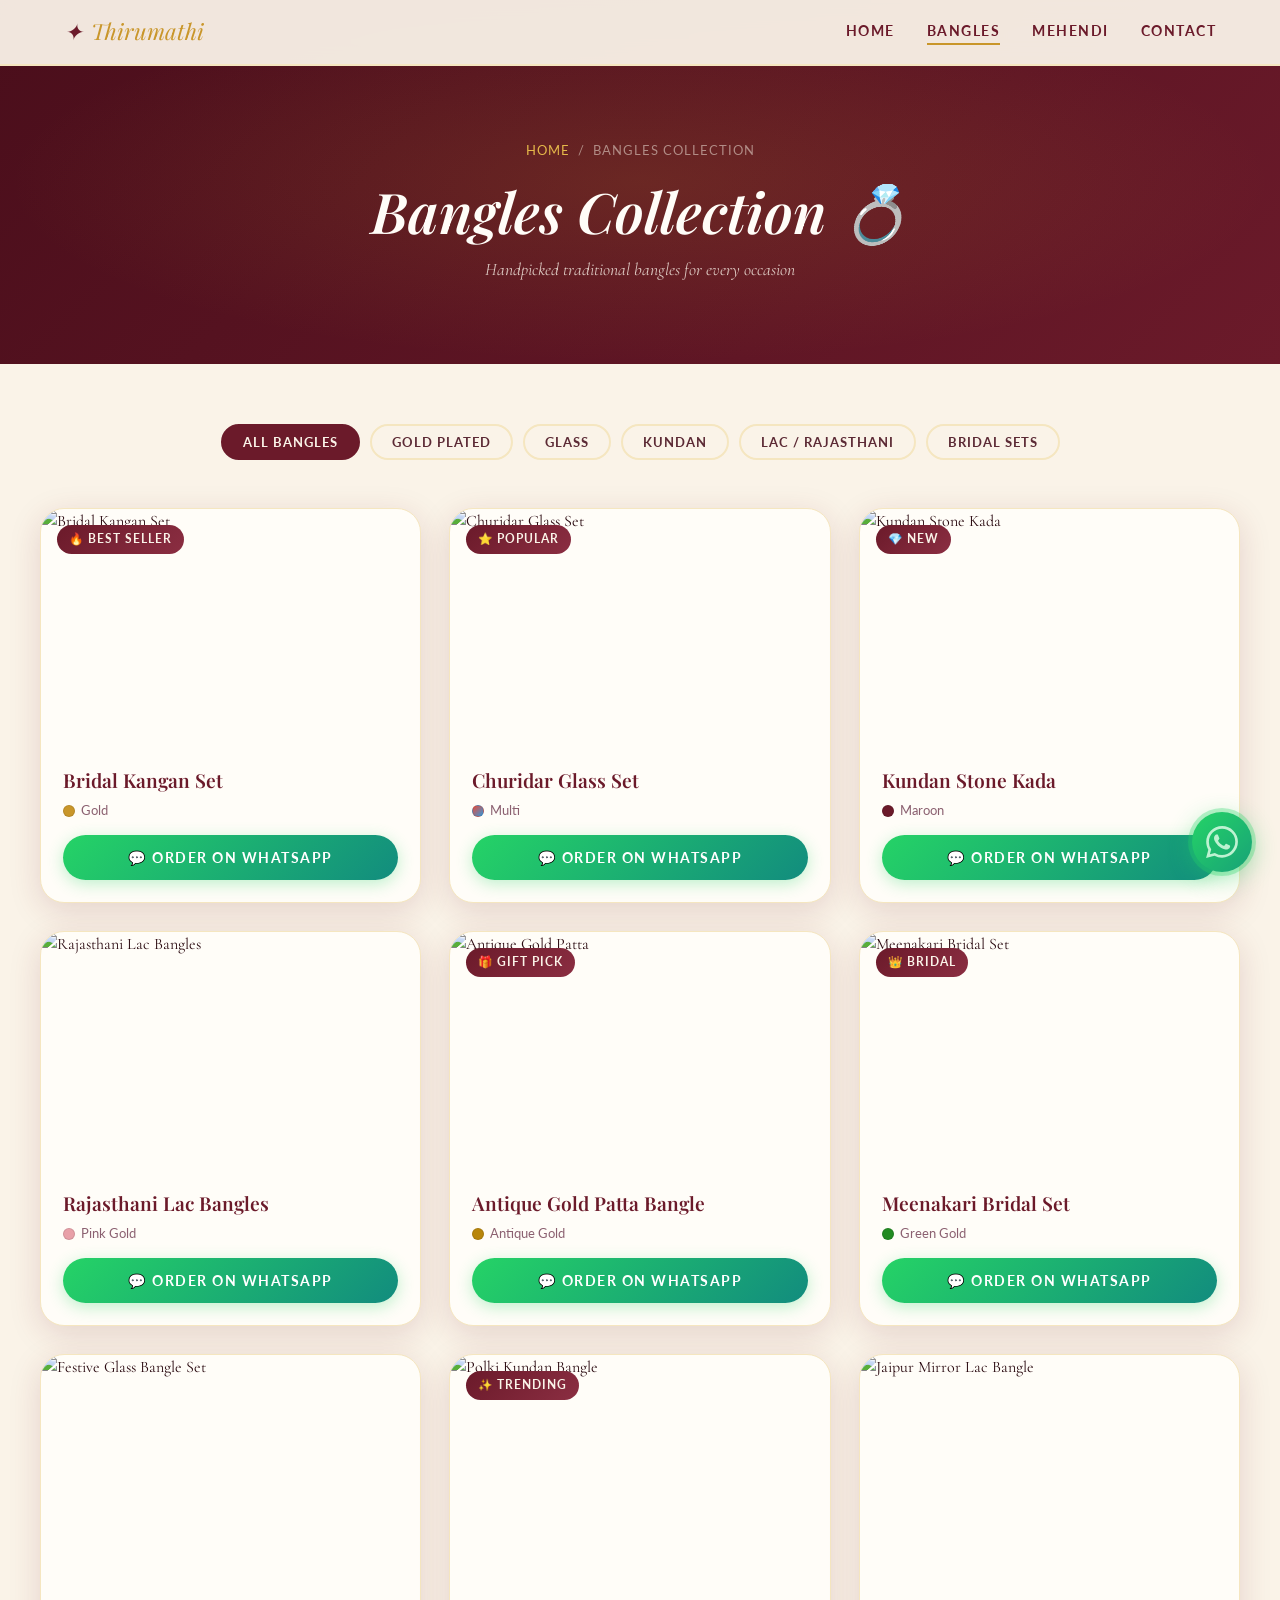
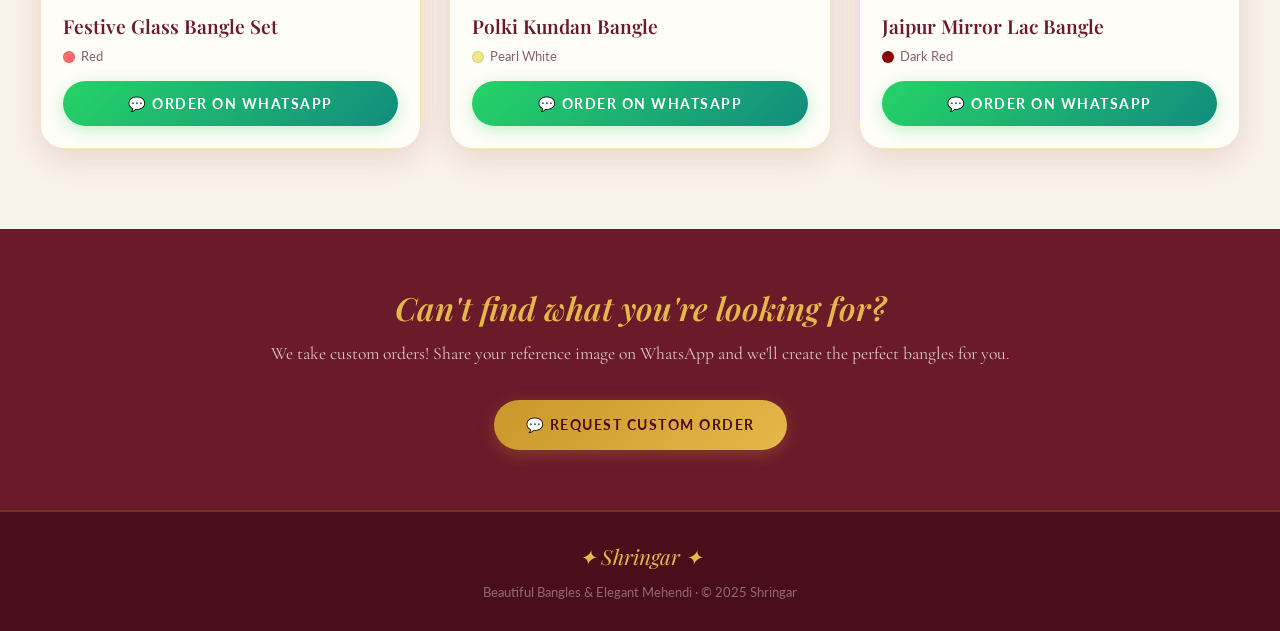
==== bangles.html @ c87ecd74 "Add files via upload" ====
<!DOCTYPE html>
<html lang="en">
<head>
  <meta charset="UTF-8" />
  <meta name="viewport" content="width=device-width, initial-scale=1.0" />
  <meta name="description" content="Thirumathi Bangles Collection — Traditional Indian bangles in gold, silver, glass and lac designs for weddings and festivals." />
  <title>Bangles Collection — Thirumathi</title>
  <link rel="stylesheet" href="style.css" />
  <link rel="icon" href="data:image/svg+xml,<svg xmlns='http://www.w3.org/2000/svg' viewBox='0 0 100 100'><text y='.9em' font-size='90'>💍</text></svg>" />
</head>
<body>

<!-- ===== NAVBAR ===== -->
<nav class="navbar" id="navbar">
  <div class="nav-container">
    <a href="index.html" class="nav-logo">✦ <span>Thirumathi</span></a>
    <ul class="nav-links">
      <li><a href="index.html">Home</a></li>
      <li><a href="bangles.html" class="active">Bangles</a></li>
      <li><a href="mehendi.html">Mehendi</a></li>
      <li><a href="index.html#contact">Contact</a></li>
    </ul>
    <div class="hamburger" id="hamburger">
      <span></span><span></span><span></span>
    </div>
  </div>
</nav>

<div class="mobile-nav" id="mobileNav">
  <button class="mobile-nav-close" id="mobileNavClose">✕</button>
  <a href="index.html">Home</a>
  <a href="bangles.html">Bangles Collection</a>
  <a href="mehendi.html">Mehendi Designs</a>
  <a href="index.html#contact">Contact Us</a>
</div>
<div class="nav-overlay" id="navOverlay"></div>

<!-- ===== PAGE HERO ===== -->
<div class="page-hero">
  <div class="breadcrumb"><a href="index.html">Home</a> &nbsp;/&nbsp; Bangles Collection</div>
  <h1>Bangles Collection 💍</h1>
  <p>Handpicked traditional bangles for every occasion</p>
</div>

<!-- ===== COLLECTION ===== -->
<section style="background: var(--cream); padding: 60px 24px 80px;">
  <div class="container">

    <!-- Filter Bar -->
    <div class="filter-bar">
      <button class="filter-btn active" data-filter="all">All Bangles</button>
      <button class="filter-btn" data-filter="gold">Gold Plated</button>
      <button class="filter-btn" data-filter="glass">Glass</button>
      <button class="filter-btn" data-filter="kundan">Kundan</button>
      <button class="filter-btn" data-filter="lac">Lac / Rajasthani</button>
      <button class="filter-btn" data-filter="bridal">Bridal Sets</button>
    </div>

    <!-- Products Grid -->
    <div class="products-grid">

      <!-- Product 1 -->
      <div class="product-card fade-in" data-category="bridal">
        <div class="product-card-img-wrap">
          <span class="product-card-badge">🔥 Best Seller</span>
          <img src="images/bangle7.jpeg" alt="Bridal Kangan Set" class="product-card-img" loading="lazy" />
        </div>
        <div class="product-card-body">
          <h3 class="product-card-name">Bridal Kangan Set</h3>
          <div class="product-card-meta">
            <span class="product-card-color">
              <span class="color-dot" style="background:#C9962A;"></span> Gold
            </span>
          </div>
          <button class="btn btn-whatsapp" style="width:100%; justify-content:center;" onclick="orderOnWhatsApp('Bridal Kangan Set')">
            💬 Order on WhatsApp
          </button>
        </div>
      </div>

      <!-- Product 2 -->
      <div class="product-card fade-in" data-category="glass">
        <div class="product-card-img-wrap">
          <span class="product-card-badge">⭐ Popular</span>
          <img src="images/bangle8.jpeg" alt="Churidar Glass Set" class="product-card-img" loading="lazy" />
        </div>
        <div class="product-card-body">
          <h3 class="product-card-name">Churidar Glass Set</h3>
          <div class="product-card-meta">
            <span class="product-card-color">
              <span class="color-dot" style="background: linear-gradient(135deg, #e74c3c, #3498db);"></span> Multi
            </span>
          </div>
          <button class="btn btn-whatsapp" style="width:100%; justify-content:center;" onclick="orderOnWhatsApp('Churidar Glass Set')">
            💬 Order on WhatsApp
          </button>
        </div>
      </div>

      <!-- Product 3 -->
      <div class="product-card fade-in" data-category="kundan">
        <div class="product-card-img-wrap">
          <span class="product-card-badge">💎 New</span>
          <img src="images/bangle9.jpeg" alt="Kundan Stone Kada" class="product-card-img" loading="lazy" />
        </div>
        <div class="product-card-body">
          <h3 class="product-card-name">Kundan Stone Kada</h3>
          <div class="product-card-meta">
            <span class="product-card-color">
              <span class="color-dot" style="background:#6B1A2A;"></span> Maroon
            </span>
          </div>
          <button class="btn btn-whatsapp" style="width:100%; justify-content:center;" onclick="orderOnWhatsApp('Kundan Stone Kada')">
            💬 Order on WhatsApp
          </button>
        </div>
      </div>

      <!-- Product 4 -->
      <div class="product-card fade-in" data-category="lac">
        <div class="product-card-img-wrap">
          <img src="images/bangle10.jpeg" alt="Rajasthani Lac Bangles" class="product-card-img" loading="lazy" />
        </div>
        <div class="product-card-body">
          <h3 class="product-card-name">Rajasthani Lac Bangles</h3>
          <div class="product-card-meta">
            <span class="product-card-color">
              <span class="color-dot" style="background:#E8A0A8;"></span> Pink Gold
            </span>
          </div>
          <button class="btn btn-whatsapp" style="width:100%; justify-content:center;" onclick="orderOnWhatsApp('Rajasthani Lac Bangles')">
            💬 Order on WhatsApp
          </button>
        </div>
      </div>

      <!-- Product 5 -->
      <div class="product-card fade-in" data-category="gold">
        <div class="product-card-img-wrap">
          <span class="product-card-badge">🎁 Gift Pick</span>
          <img src="images/bangle11.jpeg" alt="Antique Gold Patta" class="product-card-img" loading="lazy" />
        </div>
        <div class="product-card-body">
          <h3 class="product-card-name">Antique Gold Patta Bangle</h3>
          <div class="product-card-meta">
            <span class="product-card-color">
              <span class="color-dot" style="background:#B8860B;"></span> Antique Gold
            </span>
          </div>
          <button class="btn btn-whatsapp" style="width:100%; justify-content:center;" onclick="orderOnWhatsApp('Antique Gold Patta Bangle')">
            💬 Order on WhatsApp
          </button>
        </div>
      </div>

      <!-- Product 6 -->
      <div class="product-card fade-in" data-category="bridal">
        <div class="product-card-img-wrap">
          <span class="product-card-badge">👑 Bridal</span>
          <img src="images/bangle12.jpeg" alt="Meenakari Bridal Set" class="product-card-img" loading="lazy" />
        </div>
        <div class="product-card-body">
          <h3 class="product-card-name">Meenakari Bridal Set</h3>
          <div class="product-card-meta">
            <span class="product-card-color">
              <span class="color-dot" style="background:#228B22;"></span> Green Gold
            </span>
          </div>
          <button class="btn btn-whatsapp" style="width:100%; justify-content:center;" onclick="orderOnWhatsApp('Meenakari Bridal Set')">
            💬 Order on WhatsApp
          </button>
        </div>
      </div>

      <!-- Product 7 -->
      <div class="product-card fade-in" data-category="glass">
        <div class="product-card-img-wrap">
          <img src="images/bangle13.jpeg" alt="Festive Glass Bangle Set" class="product-card-img" loading="lazy" />
        </div>
        <div class="product-card-body">
          <h3 class="product-card-name">Festive Glass Bangle Set</h3>
          <div class="product-card-meta">
            <span class="product-card-color">
              <span class="color-dot" style="background:#FF6B6B;"></span> Red
            </span>
          </div>
          <button class="btn btn-whatsapp" style="width:100%; justify-content:center;" onclick="orderOnWhatsApp('Festive Glass Bangle Set')">
            💬 Order on WhatsApp
          </button>
        </div>
      </div>

      <!-- Product 8 -->
      <div class="product-card fade-in" data-category="kundan">
        <div class="product-card-img-wrap">
          <span class="product-card-badge">✨ Trending</span>
          <img src="images/bangle14.jpeg" alt="Polki Kundan Bangle" class="product-card-img" loading="lazy" />
        </div>
        <div class="product-card-body">
          <h3 class="product-card-name">Polki Kundan Bangle</h3>
          <div class="product-card-meta">
            <span class="product-card-color">
              <span class="color-dot" style="background:#F0E68C;"></span> Pearl White
            </span>
          </div>
          <button class="btn btn-whatsapp" style="width:100%; justify-content:center;" onclick="orderOnWhatsApp('Polki Kundan Bangle')">
            💬 Order on WhatsApp
          </button>
        </div>
      </div>

      <!-- Product 9 -->
      <div class="product-card fade-in" data-category="lac">
        <div class="product-card-img-wrap">
          <img src="images/bangle15.jpeg" alt="Jaipur Mirror Lac Bangle" class="product-card-img" loading="lazy" />
        </div>
        <div class="product-card-body">
          <h3 class="product-card-name">Jaipur Mirror Lac Bangle</h3>
          <div class="product-card-meta">
            <span class="product-card-color">
              <span class="color-dot" style="background:#8B0000;"></span> Dark Red
            </span>
          </div>
          <button class="btn btn-whatsapp" style="width:100%; justify-content:center;" onclick="orderOnWhatsApp('Jaipur Mirror Lac Bangle')">
            💬 Order on WhatsApp
          </button>
        </div>
      </div>

    </div>
  </div>
</section>

<!-- ===== CTA ===== -->
<section style="background: var(--maroon); padding: 60px 24px; text-align: center;">
  <div class="container">
    <h2 style="font-family: var(--font-display); color: var(--gold-light); font-size: clamp(1.5rem, 3vw, 2rem); font-style: italic; margin-bottom: 12px;">
      Can't find what you're looking for?
    </h2>
    <p style="color: rgba(250,243,232,0.8); margin-bottom: 32px; font-size: 1.1rem;">
      We take custom orders! Share your reference image on WhatsApp and we'll create the perfect bangles for you.
    </p>
    <a href="https://wa.me/919876543210?text=Hello!%20I%20have%20a%20custom%20bangle%20request.%20Can%20you%20help?" target="_blank" class="btn btn-gold">
      💬 Request Custom Order
    </a>
  </div>
</section>

<!-- ===== FOOTER ===== -->
<footer>
  <div class="footer-logo">✦ Shringar ✦</div>
  <p class="footer-text">Beautiful Bangles &amp; Elegant Mehendi · © 2025 Shringar</p>
</footer>

<a href="https://wa.me/919876543210?text=Hello!%20I%20visited%20Shringar%20and%20want%20to%20enquire." target="_blank" class="floating-whatsapp" aria-label="Chat on WhatsApp">
  <div class="floating-whatsapp-pulse"></div>
  <svg viewBox="0 0 24 24" xmlns="http://www.w3.org/2000/svg">
    <path d="M17.472 14.382c-.297-.149-1.758-.867-2.03-.967-.273-.099-.471-.148-.67.15-.197.297-.767.966-.94 1.164-.173.199-.347.223-.644.075-.297-.15-1.255-.463-2.39-1.475-.883-.788-1.48-1.761-1.653-2.059-.173-.297-.018-.458.13-.606.134-.133.298-.347.446-.52.149-.174.198-.298.298-.497.099-.198.05-.371-.025-.52-.075-.149-.669-1.612-.916-2.207-.242-.579-.487-.5-.669-.51-.173-.008-.371-.01-.57-.01-.198 0-.52.074-.792.372-.272.297-1.04 1.016-1.04 2.479 0 1.462 1.065 2.875 1.213 3.074.149.198 2.096 3.2 5.077 4.487.709.306 1.262.489 1.694.625.712.227 1.36.195 1.871.118.571-.085 1.758-.719 2.006-1.413.248-.694.248-1.289.173-1.413-.074-.124-.272-.198-.57-.347m-5.421 7.403h-.004a9.87 9.87 0 01-5.031-1.378l-.361-.214-3.741.982.998-3.648-.235-.374a9.86 9.86 0 01-1.51-5.26c.001-5.45 4.436-9.884 9.888-9.884 2.64 0 5.122 1.03 6.988 2.898a9.825 9.825 0 012.893 6.994c-.003 5.45-4.437 9.884-9.885 9.884m8.413-18.297A11.815 11.815 0 0012.05 0C5.495 0 .16 5.335.157 11.892c0 2.096.547 4.142 1.588 5.945L.057 24l6.305-1.654a11.882 11.882 0 005.683 1.448h.005c6.554 0 11.89-5.335 11.893-11.893a11.821 11.821 0 00-3.48-8.413z"/>
  </svg>
</a>

<script src="script.js"></script>
</body>
</html>
---- style.css ----
/* ===== IMPORTS ===== */
@import url('https://fonts.googleapis.com/css2?family=Playfair+Display:ital,wght@0,400;0,600;0,700;1,400&family=Cormorant+Garamond:ital,wght@0,300;0,400;0,600;1,300;1,400&family=Lato:wght@300;400;700&display=swap');

/* ===== CSS VARIABLES ===== */
:root {
  --maroon: #6B1A2A;
  --maroon-dark: #4A0E1B;
  --maroon-light: #8B2E42;
  --gold: #C9962A;
  --gold-light: #E5B84A;
  --gold-pale: #F5E6C0;
  --pink: #E8A0A8;
  --pink-light: #F5C8CE;
  --cream: #FAF3E8;
  --cream-dark: #F0E4CC;
  --white: #FFFDF8;
  --text-dark: #2A0A10;
  --text-mid: #5C2A35;
  --text-light: #8B6070;

  --shadow-soft: 0 4px 20px rgba(107, 26, 42, 0.12);
  --shadow-card: 0 8px 32px rgba(107, 26, 42, 0.15);
  --shadow-hover: 0 16px 48px rgba(107, 26, 42, 0.25);

  --radius-sm: 8px;
  --radius-md: 16px;
  --radius-lg: 24px;
  --radius-xl: 40px;

  --font-display: 'Playfair Display', serif;
  --font-body: 'Cormorant Garamond', serif;
  --font-ui: 'Lato', sans-serif;

  --transition: all 0.3s cubic-bezier(0.4, 0, 0.2, 1);
}

/* ===== RESET & BASE ===== */
*, *::before, *::after { box-sizing: border-box; margin: 0; padding: 0; }

html { scroll-behavior: smooth; font-size: 16px; }

body {
  font-family: var(--font-body);
  background-color: var(--cream);
  color: var(--text-dark);
  line-height: 1.6;
  overflow-x: hidden;
}

img { max-width: 100%; height: auto; display: block; }
a { text-decoration: none; color: inherit; }
ul { list-style: none; }

/* ===== PATTERNS & DECORATIVES ===== */
.pattern-border {
  background: linear-gradient(90deg, transparent 0%, var(--gold) 20%, var(--maroon) 50%, var(--gold) 80%, transparent 100%);
  height: 3px;
  width: 100%;
}

.ornament {
  display: flex;
  align-items: center;
  gap: 12px;
  justify-content: center;
  margin: 16px 0;
}
.ornament::before, .ornament::after {
  content: '';
  flex: 1;
  height: 1px;
  background: linear-gradient(90deg, transparent, var(--gold));
}
.ornament::after { background: linear-gradient(90deg, var(--gold), transparent); }
.ornament-icon { color: var(--gold); font-size: 1.2rem; }

/* ===== TYPOGRAPHY ===== */
h1, h2, h3, h4 { font-family: var(--font-display); font-weight: 600; line-height: 1.2; }
p { font-family: var(--font-body); font-size: 1.1rem; }

.section-title {
  font-size: clamp(1.8rem, 4vw, 2.6rem);
  color: var(--maroon);
  text-align: center;
  margin-bottom: 8px;
}
.section-subtitle {
  font-family: var(--font-ui);
  font-size: 0.95rem;
  color: var(--text-light);
  text-align: center;
  letter-spacing: 2px;
  text-transform: uppercase;
  margin-bottom: 8px;
}

/* ===== NAVBAR ===== */
.navbar {
  position: fixed;
  top: 0;
  width: 100%;
  z-index: 1000;
  background: rgba(250, 243, 232, 0.95);
  backdrop-filter: blur(12px);
  -webkit-backdrop-filter: blur(12px);
  border-bottom: 2px solid var(--gold-pale);
  transition: var(--transition);
}

.navbar.scrolled {
  background: rgba(107, 26, 42, 0.97);
  border-bottom-color: var(--gold);
}
.navbar.scrolled .nav-logo,
.navbar.scrolled .nav-links a { color: var(--cream); }
.navbar.scrolled .nav-links a:hover { color: var(--gold-light); }

.nav-container {
  max-width: 1200px;
  margin: 0 auto;
  padding: 14px 24px;
  display: flex;
  align-items: center;
  justify-content: space-between;
}

.nav-logo {
  font-family: var(--font-display);
  font-size: 1.4rem;
  color: var(--maroon);
  font-style: italic;
  display: flex;
  align-items: center;
  gap: 8px;
}
.nav-logo span { color: var(--gold); }

.nav-links { display: flex; gap: 32px; align-items: center; }
.nav-links a {
  font-family: var(--font-ui);
  font-size: 0.88rem;
  font-weight: 700;
  letter-spacing: 1.5px;
  text-transform: uppercase;
  color: var(--maroon);
  position: relative;
  padding: 4px 0;
  transition: var(--transition);
}
.nav-links a::after {
  content: '';
  position: absolute;
  bottom: -2px;
  left: 0;
  width: 0;
  height: 2px;
  background: var(--gold);
  transition: var(--transition);
}
.nav-links a:hover::after, .nav-links a.active::after { width: 100%; }
.nav-links a:hover { color: var(--gold); }

.hamburger {
  display: none;
  flex-direction: column;
  gap: 5px;
  cursor: pointer;
  padding: 4px;
}
.hamburger span {
  display: block;
  width: 24px;
  height: 2px;
  background: var(--maroon);
  transition: var(--transition);
  border-radius: 2px;
}
.navbar.scrolled .hamburger span { background: var(--cream); }

/* ===== HERO SECTION ===== */
.hero {
  min-height: 100vh;
  position: relative;
  display: flex;
  align-items: center;
  justify-content: center;
  overflow: hidden;
  background: linear-gradient(135deg, var(--maroon-dark) 0%, var(--maroon) 40%, #8B2040 70%, var(--maroon-dark) 100%);
}

.hero-bg-pattern {
  position: absolute;
  inset: 0;
  opacity: 0.07;
  background-image:
    radial-gradient(circle at 20% 50%, var(--gold) 1px, transparent 1px),
    radial-gradient(circle at 80% 20%, var(--gold) 1px, transparent 1px),
    radial-gradient(circle at 50% 80%, var(--gold) 1px, transparent 1px);
  background-size: 60px 60px, 80px 80px, 100px 100px;
}

.hero-overlay {
  position: absolute;
  inset: 0;
  background: radial-gradient(ellipse at center, rgba(201, 150, 42, 0.15) 0%, transparent 70%);
}

.hero-content {
  position: relative;
  z-index: 2;
  text-align: center;
  padding: 40px 24px;
  max-width: 800px;
  animation: fadeInUp 1s ease forwards;
}

.hero-badge {
  display: inline-block;
  background: rgba(201, 150, 42, 0.2);
  border: 1px solid rgba(201, 150, 42, 0.5);
  color: var(--gold-light);
  font-family: var(--font-ui);
  font-size: 0.78rem;
  letter-spacing: 3px;
  text-transform: uppercase;
  padding: 6px 20px;
  border-radius: 40px;
  margin-bottom: 24px;
}

.hero h1 {
  font-size: clamp(2.4rem, 7vw, 5rem);
  color: var(--white);
  margin-bottom: 8px;
  font-style: italic;
  text-shadow: 0 4px 20px rgba(0,0,0,0.3);
}

.hero h1 .highlight {
  color: var(--gold-light);
  display: block;
}

.hero-tagline {
  font-family: var(--font-body);
  font-size: clamp(1rem, 2.5vw, 1.4rem);
  color: rgba(255, 248, 235, 0.85);
  margin: 16px 0 40px;
  font-style: italic;
  font-weight: 300;
}

.hero-buttons {
  display: flex;
  gap: 16px;
  justify-content: center;
  flex-wrap: wrap;
}

/* ===== BUTTONS ===== */
.btn {
  display: inline-flex;
  align-items: center;
  gap: 8px;
  padding: 14px 32px;
  border-radius: var(--radius-xl);
  font-family: var(--font-ui);
  font-size: 0.88rem;
  font-weight: 700;
  letter-spacing: 1.5px;
  text-transform: uppercase;
  cursor: pointer;
  border: none;
  transition: var(--transition);
  position: relative;
  overflow: hidden;
}

.btn::before {
  content: '';
  position: absolute;
  inset: 0;
  background: rgba(255,255,255,0.1);
  opacity: 0;
  transition: var(--transition);
}
.btn:hover::before { opacity: 1; }

.btn-primary {
  background: linear-gradient(135deg, var(--gold), var(--gold-light));
  color: var(--maroon-dark);
  box-shadow: 0 4px 20px rgba(201, 150, 42, 0.4);
}
.btn-primary:hover {
  transform: translateY(-2px);
  box-shadow: 0 8px 32px rgba(201, 150, 42, 0.5);
}

.btn-outline {
  background: transparent;
  color: var(--white);
  border: 2px solid rgba(255,255,255,0.5);
}
.btn-outline:hover {
  border-color: var(--gold-light);
  color: var(--gold-light);
  transform: translateY(-2px);
}

.btn-maroon {
  background: linear-gradient(135deg, var(--maroon), var(--maroon-light));
  color: var(--cream);
  box-shadow: var(--shadow-soft);
}
.btn-maroon:hover {
  transform: translateY(-2px);
  box-shadow: var(--shadow-card);
}

.btn-gold {
  background: linear-gradient(135deg, var(--gold), var(--gold-light));
  color: var(--maroon-dark);
  box-shadow: 0 4px 16px rgba(201, 150, 42, 0.3);
}
.btn-gold:hover {
  transform: translateY(-2px);
  box-shadow: 0 8px 24px rgba(201, 150, 42, 0.4);
}

.btn-whatsapp {
  background: linear-gradient(135deg, #25D366, #128C7E);
  color: white;
  box-shadow: 0 4px 16px rgba(37, 211, 102, 0.3);
}
.btn-whatsapp:hover {
  transform: translateY(-2px);
  box-shadow: 0 8px 24px rgba(37, 211, 102, 0.4);
}

/* ===== HERO SCROLL INDICATOR ===== */
.scroll-indicator {
  position: absolute;
  bottom: 32px;
  left: 50%;
  transform: translateX(-50%);
  display: flex;
  flex-direction: column;
  align-items: center;
  gap: 8px;
  color: rgba(255,248,235,0.6);
  font-family: var(--font-ui);
  font-size: 0.75rem;
  letter-spacing: 2px;
  text-transform: uppercase;
  animation: bounce 2s infinite;
}
.scroll-indicator svg { width: 20px; height: 20px; }

/* ===== SECTIONS ===== */
section { padding: 80px 24px; }

.container {
  max-width: 1200px;
  margin: 0 auto;
}

/* ===== FEATURES STRIP ===== */
.features-strip {
  background: var(--maroon);
  padding: 0;
}
.features-grid {
  display: grid;
  grid-template-columns: repeat(3, 1fr);
  gap: 0;
}
.feature-item {
  display: flex;
  align-items: center;
  gap: 16px;
  padding: 28px 32px;
  border-right: 1px solid rgba(201, 150, 42, 0.3);
  transition: var(--transition);
}
.feature-item:last-child { border-right: none; }
.feature-item:hover { background: rgba(201, 150, 42, 0.1); }
.feature-icon {
  font-size: 2rem;
  flex-shrink: 0;
}
.feature-text h4 {
  font-family: var(--font-display);
  color: var(--gold-light);
  font-size: 1rem;
  margin-bottom: 4px;
}
.feature-text p {
  color: rgba(250, 243, 232, 0.7);
  font-size: 0.88rem;
  font-family: var(--font-ui);
}

/* ===== PRODUCT CARDS ===== */
.products-grid {
  display: grid;
  grid-template-columns: repeat(auto-fill, minmax(280px, 1fr));
  gap: 28px;
  margin-top: 48px;
}

.product-card {
  background: var(--white);
  border-radius: var(--radius-lg);
  overflow: hidden;
  box-shadow: var(--shadow-card);
  transition: var(--transition);
  position: relative;
  border: 1px solid var(--gold-pale);
}
.product-card:hover {
  transform: translateY(-8px);
  box-shadow: var(--shadow-hover);
}

.product-card-badge {
  position: absolute;
  top: 16px;
  left: 16px;
  background: linear-gradient(135deg, var(--maroon), var(--maroon-light));
  color: var(--cream);
  font-family: var(--font-ui);
  font-size: 0.72rem;
  font-weight: 700;
  letter-spacing: 1px;
  text-transform: uppercase;
  padding: 5px 12px;
  border-radius: 20px;
  z-index: 2;
}

.product-card-img {
  width: 100%;
  height: 240px;
  object-fit: cover;
  transition: transform 0.5s ease;
}
.product-card:hover .product-card-img { transform: scale(1.05); }
.product-card-img-wrap { overflow: hidden; position: relative; }

.product-card-body {
  padding: 20px 22px 22px;
}
.product-card-name {
  font-family: var(--font-display);
  font-size: 1.2rem;
  color: var(--maroon);
  margin-bottom: 8px;
}
.product-card-meta {
  display: flex;
  align-items: center;
  justify-content: space-between;
  margin-bottom: 14px;
}
.product-card-price {
  font-family: var(--font-ui);
  font-size: 1.25rem;
  font-weight: 700;
  color: var(--gold);
}
.product-card-color {
  display: flex;
  align-items: center;
  gap: 6px;
  font-family: var(--font-ui);
  font-size: 0.82rem;
  color: var(--text-light);
}
.color-dot {
  width: 12px;
  height: 12px;
  border-radius: 50%;
  border: 1px solid rgba(0,0,0,0.1);
}

/* ===== TRENDING SECTION ===== */
.trending-section {
  background: linear-gradient(135deg, var(--maroon-dark) 0%, var(--maroon) 100%);
  position: relative;
  overflow: hidden;
}
.trending-section::before {
  content: '';
  position: absolute;
  inset: 0;
  background: url("data:image/svg+xml,%3Csvg width='60' height='60' viewBox='0 0 60 60' xmlns='http://www.w3.org/2000/svg'%3E%3Cg fill='none' fill-rule='evenodd'%3E%3Cg fill='%23C9962A' fill-opacity='0.08'%3E%3Cpath d='M36 34v-4h-2v4h-4v2h4v4h2v-4h4v-2h-4zm0-30V0h-2v4h-4v2h4v4h2V6h4V4h-4zM6 34v-4H4v4H0v2h4v4h2v-4h4v-2H6zM6 4V0H4v4H0v2h4v4h2V6h4V4H6z'/%3E%3C/g%3E%3C/g%3E%3C/svg%3E");
}
.trending-section .section-title { color: var(--gold-light); }
.trending-section .section-subtitle { color: rgba(250,243,232,0.6); }
.trending-section .ornament-icon { color: var(--gold-light); }
.trending-section .ornament::before { background: linear-gradient(90deg, transparent, var(--gold-light)); }
.trending-section .ornament::after { background: linear-gradient(90deg, var(--gold-light), transparent); }

.trending-grid {
  display: grid;
  grid-template-columns: repeat(auto-fill, minmax(220px, 1fr));
  gap: 24px;
  margin-top: 48px;
}

.trending-card {
  background: rgba(255,255,255,0.08);
  border: 1px solid rgba(201, 150, 42, 0.3);
  border-radius: var(--radius-md);
  overflow: hidden;
  transition: var(--transition);
  backdrop-filter: blur(8px);
}
.trending-card:hover {
  transform: translateY(-6px);
  background: rgba(255,255,255,0.13);
  border-color: var(--gold-light);
  box-shadow: 0 12px 32px rgba(0,0,0,0.3);
}
.trending-card-img {
  width: 100%;
  height: 200px;
  object-fit: cover;
}
.trending-card-body {
  padding: 16px 18px;
}
.trending-card-name {
  font-family: var(--font-display);
  color: var(--gold-light);
  font-size: 1rem;
  margin-bottom: 4px;
}
.trending-card-label {
  font-family: var(--font-ui);
  font-size: 0.78rem;
  color: rgba(250,243,232,0.6);
  text-transform: uppercase;
  letter-spacing: 1px;
}
.trending-badge {
  display: inline-flex;
  align-items: center;
  gap: 4px;
  background: rgba(201,150,42,0.2);
  border: 1px solid rgba(201,150,42,0.4);
  color: var(--gold-light);
  font-family: var(--font-ui);
  font-size: 0.72rem;
  padding: 3px 10px;
  border-radius: 20px;
  margin-top: 8px;
}

/* ===== MEHENDI GALLERY ===== */
.gallery-grid {
  display: grid;
  grid-template-columns: repeat(auto-fill, minmax(260px, 1fr));
  gap: 20px;
  margin-top: 48px;
}

.gallery-item {
  border-radius: var(--radius-md);
  overflow: hidden;
  position: relative;
  aspect-ratio: 1;
  box-shadow: var(--shadow-card);
  cursor: pointer;
}
.gallery-item img {
  width: 100%;
  height: 100%;
  object-fit: cover;
  transition: transform 0.5s ease;
}
.gallery-overlay {
  position: absolute;
  inset: 0;
  background: linear-gradient(to top, rgba(107,26,42,0.9) 0%, transparent 60%);
  opacity: 0;
  transition: var(--transition);
  display: flex;
  align-items: flex-end;
  padding: 20px;
}
.gallery-item:hover img { transform: scale(1.08); }
.gallery-item:hover .gallery-overlay { opacity: 1; }
.gallery-overlay-text {
  color: var(--cream);
  font-family: var(--font-display);
  font-size: 1rem;
  font-style: italic;
}

/* ===== BOOKING SECTION ===== */
.booking-section {
  background: linear-gradient(135deg, var(--gold-pale), var(--cream-dark));
  border-radius: var(--radius-xl);
  padding: 60px 48px;
  text-align: center;
  margin-top: 60px;
  border: 1px solid rgba(201, 150, 42, 0.3);
  position: relative;
  overflow: hidden;
}
.booking-section::before {
  content: '🌸';
  position: absolute;
  top: -10px;
  right: 30px;
  font-size: 6rem;
  opacity: 0.08;
}
.booking-section::after {
  content: '🌸';
  position: absolute;
  bottom: -10px;
  left: 30px;
  font-size: 6rem;
  opacity: 0.08;
}
.booking-section h2 {
  color: var(--maroon);
  font-size: clamp(1.6rem, 3.5vw, 2.2rem);
  margin-bottom: 12px;
}
.booking-section p {
  color: var(--text-mid);
  margin-bottom: 32px;
  font-size: 1.15rem;
}

/* ===== REVIEWS ===== */
.reviews-section { background: var(--white); }
.reviews-grid {
  display: grid;
  grid-template-columns: repeat(auto-fill, minmax(300px, 1fr));
  gap: 28px;
  margin-top: 48px;
}
.review-card {
  background: var(--cream);
  border-radius: var(--radius-lg);
  padding: 28px;
  position: relative;
  border: 1px solid var(--gold-pale);
  transition: var(--transition);
}
.review-card:hover {
  box-shadow: var(--shadow-card);
  transform: translateY(-4px);
}
.review-quote {
  font-size: 3rem;
  color: var(--gold);
  font-family: Georgia, serif;
  line-height: 1;
  margin-bottom: 12px;
}
.review-text {
  font-family: var(--font-body);
  font-style: italic;
  font-size: 1.05rem;
  color: var(--text-mid);
  margin-bottom: 20px;
  line-height: 1.7;
}
.review-author {
  display: flex;
  align-items: center;
  gap: 12px;
}
.review-avatar {
  width: 44px;
  height: 44px;
  border-radius: 50%;
  background: linear-gradient(135deg, var(--pink), var(--maroon-light));
  display: flex;
  align-items: center;
  justify-content: center;
  font-family: var(--font-display);
  font-size: 1.1rem;
  color: var(--white);
  font-weight: 700;
  flex-shrink: 0;
}
.review-name {
  font-family: var(--font-display);
  font-size: 1rem;
  color: var(--maroon);
  font-weight: 600;
}
.review-occasion {
  font-family: var(--font-ui);
  font-size: 0.8rem;
  color: var(--text-light);
  text-transform: uppercase;
  letter-spacing: 1px;
}
.stars {
  color: var(--gold);
  font-size: 0.9rem;
  letter-spacing: 2px;
  margin-bottom: 6px;
}

/* ===== CONTACT SECTION ===== */
.contact-section {
  background: linear-gradient(135deg, var(--maroon-dark), var(--maroon));
  text-align: center;
  position: relative;
  overflow: hidden;
}
.contact-section::before {
  content: '';
  position: absolute;
  inset: 0;
  background: radial-gradient(ellipse at center, rgba(201,150,42,0.1) 0%, transparent 70%);
}
.contact-section .section-title { color: var(--gold-light); }
.contact-section .section-subtitle { color: rgba(250,243,232,0.6); }
.contact-section .ornament::before { background: linear-gradient(90deg, transparent, var(--gold)); }
.contact-section .ornament::after { background: linear-gradient(90deg, var(--gold), transparent); }
.contact-section .ornament-icon { color: var(--gold); }

.contact-tagline {
  color: rgba(250,243,232,0.8);
  font-size: 1.1rem;
  margin-bottom: 48px;
  position: relative;
}
.contact-buttons {
  display: flex;
  gap: 16px;
  justify-content: center;
  flex-wrap: wrap;
  margin-bottom: 48px;
  position: relative;
}
.contact-info {
  position: relative;
  display: flex;
  gap: 40px;
  justify-content: center;
  flex-wrap: wrap;
}
.contact-info-item {
  display: flex;
  flex-direction: column;
  align-items: center;
  gap: 6px;
}
.contact-info-icon {
  font-size: 1.8rem;
}
.contact-info-label {
  font-family: var(--font-ui);
  font-size: 0.8rem;
  color: rgba(250,243,232,0.5);
  letter-spacing: 2px;
  text-transform: uppercase;
}
.contact-info-value {
  font-family: var(--font-display);
  color: var(--gold-light);
  font-size: 1rem;
}

/* ===== FOOTER ===== */
footer {
  background: var(--maroon-dark);
  padding: 28px 24px;
  text-align: center;
  border-top: 2px solid rgba(201,150,42,0.3);
}
.footer-logo {
  font-family: var(--font-display);
  color: var(--gold-light);
  font-size: 1.3rem;
  font-style: italic;
  margin-bottom: 8px;
}
.footer-text {
  font-family: var(--font-ui);
  font-size: 0.82rem;
  color: rgba(250,243,232,0.4);
}

/* ===== FLOATING WHATSAPP ===== */
.floating-whatsapp {
  position: fixed;
  bottom: 28px;
  right: 28px;
  z-index: 999;
  width: 60px;
  height: 60px;
  background: linear-gradient(135deg, #25D366, #128C7E);
  border-radius: 50%;
  display: flex;
  align-items: center;
  justify-content: center;
  box-shadow: 0 6px 24px rgba(37,211,102,0.45);
  transition: var(--transition);
  text-decoration: none;
}
.floating-whatsapp:hover {
  transform: scale(1.12) translateY(-2px);
  box-shadow: 0 12px 36px rgba(37,211,102,0.55);
}
.floating-whatsapp svg { width: 32px; height: 32px; fill: white; }
.floating-whatsapp-pulse {
  position: absolute;
  inset: -4px;
  border-radius: 50%;
  background: rgba(37,211,102,0.3);
  animation: pulse 2s infinite;
}

/* ===== PAGE HERO (inner pages) ===== */
.page-hero {
  padding: 140px 24px 80px;
  background: linear-gradient(135deg, var(--maroon-dark), var(--maroon));
  text-align: center;
  position: relative;
  overflow: hidden;
}
.page-hero::before {
  content: '';
  position: absolute;
  inset: 0;
  background: radial-gradient(ellipse at center, rgba(201,150,42,0.15) 0%, transparent 70%);
}
.page-hero h1 {
  font-size: clamp(2rem, 5vw, 3.5rem);
  color: var(--white);
  font-style: italic;
  position: relative;
  margin-bottom: 12px;
}
.page-hero p {
  color: rgba(250,243,232,0.8);
  font-size: 1.1rem;
  position: relative;
  font-style: italic;
}
.breadcrumb {
  font-family: var(--font-ui);
  font-size: 0.82rem;
  color: rgba(250,243,232,0.5);
  letter-spacing: 1px;
  margin-bottom: 16px;
  position: relative;
  text-transform: uppercase;
}
.breadcrumb a { color: var(--gold-light); }

/* ===== FILTERS ===== */
.filter-bar {
  display: flex;
  gap: 10px;
  flex-wrap: wrap;
  justify-content: center;
  margin-bottom: 40px;
}
.filter-btn {
  font-family: var(--font-ui);
  font-size: 0.82rem;
  font-weight: 700;
  letter-spacing: 1px;
  text-transform: uppercase;
  padding: 8px 20px;
  border-radius: 40px;
  border: 2px solid var(--gold-pale);
  background: transparent;
  color: var(--text-mid);
  cursor: pointer;
  transition: var(--transition);
}
.filter-btn:hover, .filter-btn.active {
  background: var(--maroon);
  border-color: var(--maroon);
  color: var(--cream);
}

/* ===== MOBILE NAV ===== */
.mobile-nav {
  display: none;
  position: fixed;
  top: 0;
  right: -100%;
  width: 75%;
  max-width: 300px;
  height: 100vh;
  background: var(--maroon-dark);
  z-index: 1001;
  padding: 80px 32px 40px;
  flex-direction: column;
  gap: 0;
  transition: right 0.4s cubic-bezier(0.4, 0, 0.2, 1);
  box-shadow: -10px 0 40px rgba(0,0,0,0.4);
}
.mobile-nav.open { right: 0; }
.mobile-nav a {
  display: block;
  font-family: var(--font-ui);
  font-size: 1rem;
  font-weight: 700;
  letter-spacing: 2px;
  text-transform: uppercase;
  color: var(--cream);
  padding: 18px 0;
  border-bottom: 1px solid rgba(201,150,42,0.2);
  transition: var(--transition);
}
.mobile-nav a:hover { color: var(--gold-light); padding-left: 8px; }
.mobile-nav-close {
  position: absolute;
  top: 20px;
  right: 24px;
  background: none;
  border: none;
  color: var(--gold-light);
  font-size: 1.8rem;
  cursor: pointer;
}
.nav-overlay {
  display: none;
  position: fixed;
  inset: 0;
  background: rgba(0,0,0,0.5);
  z-index: 1000;
  backdrop-filter: blur(4px);
}
.nav-overlay.open { display: block; }

/* ===== ANIMATIONS ===== */
@keyframes fadeInUp {
  from { opacity: 0; transform: translateY(30px); }
  to { opacity: 1; transform: translateY(0); }
}

@keyframes bounce {
  0%, 100% { transform: translateX(-50%) translateY(0); }
  50% { transform: translateX(-50%) translateY(8px); }
}

@keyframes pulse {
  0% { transform: scale(1); opacity: 0.6; }
  50% { transform: scale(1.3); opacity: 0; }
  100% { transform: scale(1); opacity: 0; }
}

.fade-in {
  opacity: 0;
  transform: translateY(24px);
  transition: opacity 0.6s ease, transform 0.6s ease;
}
.fade-in.visible {
  opacity: 1;
  transform: translateY(0);
}

/* ===== RESPONSIVE ===== */
@media (max-width: 768px) {
  .nav-links { display: none; }
  .hamburger { display: flex; }
  .mobile-nav { display: flex; }

  .features-grid {
    grid-template-columns: 1fr;
  }
  .feature-item {
    border-right: none;
    border-bottom: 1px solid rgba(201,150,42,0.3);
    padding: 20px 24px;
  }
  .feature-item:last-child { border-bottom: none; }

  .products-grid {
    grid-template-columns: repeat(auto-fill, minmax(240px, 1fr));
    gap: 20px;
  }

  .trending-grid {
    grid-template-columns: repeat(2, 1fr);
  }

  .gallery-grid {
    grid-template-columns: repeat(2, 1fr);
  }

  .reviews-grid {
    grid-template-columns: 1fr;
  }

  .booking-section {
    padding: 40px 24px;
  }

  .contact-info { gap: 28px; }

  section { padding: 60px 20px; }
}

@media (max-width: 480px) {
  .trending-grid {
    grid-template-columns: repeat(2, 1fr);
    gap: 12px;
  }
  .gallery-grid {
    grid-template-columns: repeat(2, 1fr);
    gap: 12px;
  }
  .hero-buttons { gap: 12px; }
  .btn { padding: 12px 24px; font-size: 0.82rem; }
  .floating-whatsapp { bottom: 20px; right: 20px; width: 54px; height: 54px; }
}
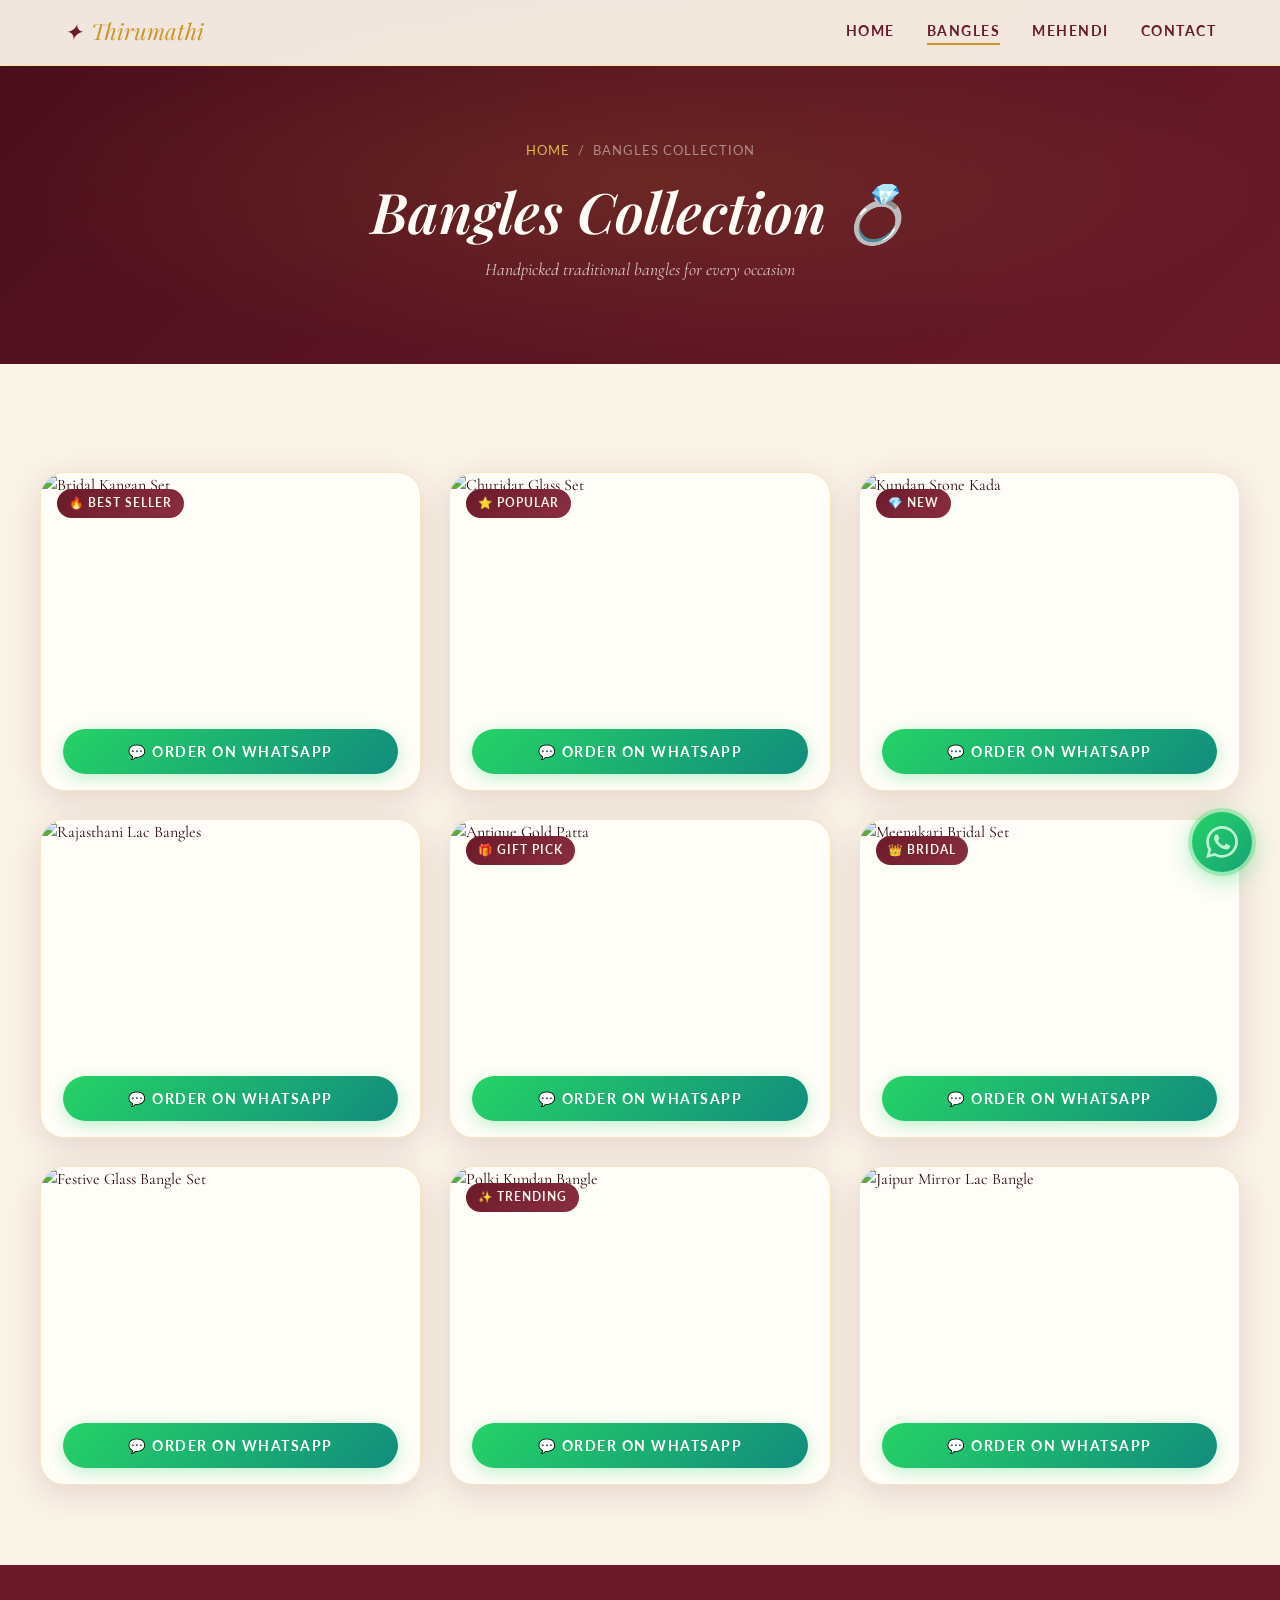
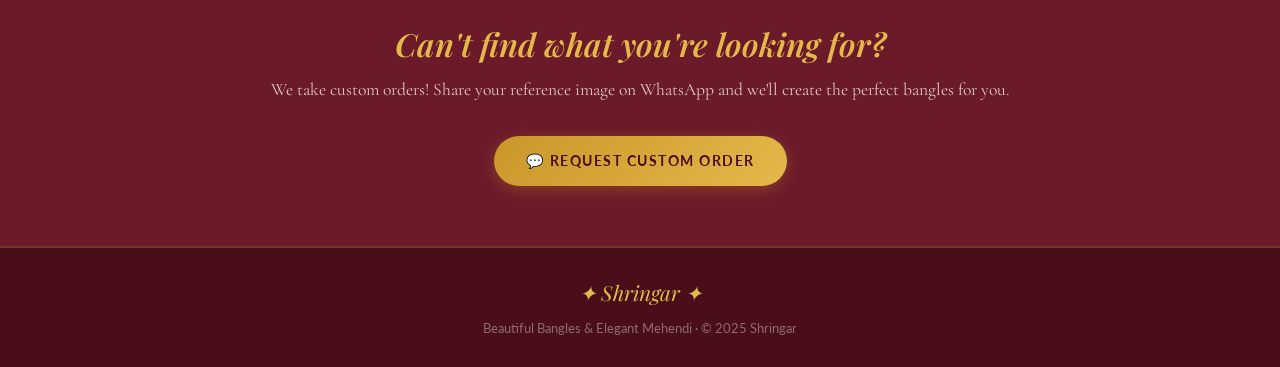
==== commit fb8422fe: "Update bangles.html" ====
--- a/bangles.html
+++ b/bangles.html
@@ -46,15 +46,7 @@
 <section style="background: var(--cream); padding: 60px 24px 80px;">
   <div class="container">
 
-    <!-- Filter Bar -->
-    <div class="filter-bar">
-      <button class="filter-btn active" data-filter="all">All Bangles</button>
-      <button class="filter-btn" data-filter="gold">Gold Plated</button>
-      <button class="filter-btn" data-filter="glass">Glass</button>
-      <button class="filter-btn" data-filter="kundan">Kundan</button>
-      <button class="filter-btn" data-filter="lac">Lac / Rajasthani</button>
-      <button class="filter-btn" data-filter="bridal">Bridal Sets</button>
-    </div>
+    <!-- Filter Bar Removed -->
 
     <!-- Products Grid -->
     <div class="products-grid">
@@ -65,13 +57,7 @@
           <span class="product-card-badge">🔥 Best Seller</span>
           <img src="images/bangle7.jpeg" alt="Bridal Kangan Set" class="product-card-img" loading="lazy" />
         </div>
-        <div class="product-card-body">
-          <h3 class="product-card-name">Bridal Kangan Set</h3>
-          <div class="product-card-meta">
-            <span class="product-card-color">
-              <span class="color-dot" style="background:#C9962A;"></span> Gold
-            </span>
-          </div>
+        <div class="product-card-body" style="padding-top: 16px; padding-bottom: 16px; text-align: center;">
           <button class="btn btn-whatsapp" style="width:100%; justify-content:center;" onclick="orderOnWhatsApp('Bridal Kangan Set')">
             💬 Order on WhatsApp
           </button>
@@ -84,13 +70,7 @@
           <span class="product-card-badge">⭐ Popular</span>
           <img src="images/bangle8.jpeg" alt="Churidar Glass Set" class="product-card-img" loading="lazy" />
         </div>
-        <div class="product-card-body">
-          <h3 class="product-card-name">Churidar Glass Set</h3>
-          <div class="product-card-meta">
-            <span class="product-card-color">
-              <span class="color-dot" style="background: linear-gradient(135deg, #e74c3c, #3498db);"></span> Multi
-            </span>
-          </div>
+        <div class="product-card-body" style="padding-top: 16px; padding-bottom: 16px; text-align: center;">
           <button class="btn btn-whatsapp" style="width:100%; justify-content:center;" onclick="orderOnWhatsApp('Churidar Glass Set')">
             💬 Order on WhatsApp
           </button>
@@ -103,13 +83,7 @@
           <span class="product-card-badge">💎 New</span>
           <img src="images/bangle9.jpeg" alt="Kundan Stone Kada" class="product-card-img" loading="lazy" />
         </div>
-        <div class="product-card-body">
-          <h3 class="product-card-name">Kundan Stone Kada</h3>
-          <div class="product-card-meta">
-            <span class="product-card-color">
-              <span class="color-dot" style="background:#6B1A2A;"></span> Maroon
-            </span>
-          </div>
+        <div class="product-card-body" style="padding-top: 16px; padding-bottom: 16px; text-align: center;">
           <button class="btn btn-whatsapp" style="width:100%; justify-content:center;" onclick="orderOnWhatsApp('Kundan Stone Kada')">
             💬 Order on WhatsApp
           </button>
@@ -121,13 +95,7 @@
         <div class="product-card-img-wrap">
           <img src="images/bangle10.jpeg" alt="Rajasthani Lac Bangles" class="product-card-img" loading="lazy" />
         </div>
-        <div class="product-card-body">
-          <h3 class="product-card-name">Rajasthani Lac Bangles</h3>
-          <div class="product-card-meta">
-            <span class="product-card-color">
-              <span class="color-dot" style="background:#E8A0A8;"></span> Pink Gold
-            </span>
-          </div>
+        <div class="product-card-body" style="padding-top: 16px; padding-bottom: 16px; text-align: center;">
           <button class="btn btn-whatsapp" style="width:100%; justify-content:center;" onclick="orderOnWhatsApp('Rajasthani Lac Bangles')">
             💬 Order on WhatsApp
           </button>
@@ -140,13 +108,7 @@
           <span class="product-card-badge">🎁 Gift Pick</span>
           <img src="images/bangle11.jpeg" alt="Antique Gold Patta" class="product-card-img" loading="lazy" />
         </div>
-        <div class="product-card-body">
-          <h3 class="product-card-name">Antique Gold Patta Bangle</h3>
-          <div class="product-card-meta">
-            <span class="product-card-color">
-              <span class="color-dot" style="background:#B8860B;"></span> Antique Gold
-            </span>
-          </div>
+        <div class="product-card-body" style="padding-top: 16px; padding-bottom: 16px; text-align: center;">
           <button class="btn btn-whatsapp" style="width:100%; justify-content:center;" onclick="orderOnWhatsApp('Antique Gold Patta Bangle')">
             💬 Order on WhatsApp
           </button>
@@ -159,13 +121,7 @@
           <span class="product-card-badge">👑 Bridal</span>
           <img src="images/bangle12.jpeg" alt="Meenakari Bridal Set" class="product-card-img" loading="lazy" />
         </div>
-        <div class="product-card-body">
-          <h3 class="product-card-name">Meenakari Bridal Set</h3>
-          <div class="product-card-meta">
-            <span class="product-card-color">
-              <span class="color-dot" style="background:#228B22;"></span> Green Gold
-            </span>
-          </div>
+        <div class="product-card-body" style="padding-top: 16px; padding-bottom: 16px; text-align: center;">
           <button class="btn btn-whatsapp" style="width:100%; justify-content:center;" onclick="orderOnWhatsApp('Meenakari Bridal Set')">
             💬 Order on WhatsApp
           </button>
@@ -177,13 +133,7 @@
         <div class="product-card-img-wrap">
           <img src="images/bangle13.jpeg" alt="Festive Glass Bangle Set" class="product-card-img" loading="lazy" />
         </div>
-        <div class="product-card-body">
-          <h3 class="product-card-name">Festive Glass Bangle Set</h3>
-          <div class="product-card-meta">
-            <span class="product-card-color">
-              <span class="color-dot" style="background:#FF6B6B;"></span> Red
-            </span>
-          </div>
+        <div class="product-card-body" style="padding-top: 16px; padding-bottom: 16px; text-align: center;">
           <button class="btn btn-whatsapp" style="width:100%; justify-content:center;" onclick="orderOnWhatsApp('Festive Glass Bangle Set')">
             💬 Order on WhatsApp
           </button>
@@ -196,13 +146,7 @@
           <span class="product-card-badge">✨ Trending</span>
           <img src="images/bangle14.jpeg" alt="Polki Kundan Bangle" class="product-card-img" loading="lazy" />
         </div>
-        <div class="product-card-body">
-          <h3 class="product-card-name">Polki Kundan Bangle</h3>
-          <div class="product-card-meta">
-            <span class="product-card-color">
-              <span class="color-dot" style="background:#F0E68C;"></span> Pearl White
-            </span>
-          </div>
+        <div class="product-card-body" style="padding-top: 16px; padding-bottom: 16px; text-align: center;">
           <button class="btn btn-whatsapp" style="width:100%; justify-content:center;" onclick="orderOnWhatsApp('Polki Kundan Bangle')">
             💬 Order on WhatsApp
           </button>
@@ -214,13 +158,7 @@
         <div class="product-card-img-wrap">
           <img src="images/bangle15.jpeg" alt="Jaipur Mirror Lac Bangle" class="product-card-img" loading="lazy" />
         </div>
-        <div class="product-card-body">
-          <h3 class="product-card-name">Jaipur Mirror Lac Bangle</h3>
-          <div class="product-card-meta">
-            <span class="product-card-color">
-              <span class="color-dot" style="background:#8B0000;"></span> Dark Red
-            </span>
-          </div>
+        <div class="product-card-body" style="padding-top: 16px; padding-bottom: 16px; text-align: center;">
           <button class="btn btn-whatsapp" style="width:100%; justify-content:center;" onclick="orderOnWhatsApp('Jaipur Mirror Lac Bangle')">
             💬 Order on WhatsApp
           </button>
--- a/style.css
+++ b/style.css
@@ -636,79 +636,6 @@
   font-size: 1.15rem;
 }
 
-/* ===== REVIEWS ===== */
-.reviews-section { background: var(--white); }
-.reviews-grid {
-  display: grid;
-  grid-template-columns: repeat(auto-fill, minmax(300px, 1fr));
-  gap: 28px;
-  margin-top: 48px;
-}
-.review-card {
-  background: var(--cream);
-  border-radius: var(--radius-lg);
-  padding: 28px;
-  position: relative;
-  border: 1px solid var(--gold-pale);
-  transition: var(--transition);
-}
-.review-card:hover {
-  box-shadow: var(--shadow-card);
-  transform: translateY(-4px);
-}
-.review-quote {
-  font-size: 3rem;
-  color: var(--gold);
-  font-family: Georgia, serif;
-  line-height: 1;
-  margin-bottom: 12px;
-}
-.review-text {
-  font-family: var(--font-body);
-  font-style: italic;
-  font-size: 1.05rem;
-  color: var(--text-mid);
-  margin-bottom: 20px;
-  line-height: 1.7;
-}
-.review-author {
-  display: flex;
-  align-items: center;
-  gap: 12px;
-}
-.review-avatar {
-  width: 44px;
-  height: 44px;
-  border-radius: 50%;
-  background: linear-gradient(135deg, var(--pink), var(--maroon-light));
-  display: flex;
-  align-items: center;
-  justify-content: center;
-  font-family: var(--font-display);
-  font-size: 1.1rem;
-  color: var(--white);
-  font-weight: 700;
-  flex-shrink: 0;
-}
-.review-name {
-  font-family: var(--font-display);
-  font-size: 1rem;
-  color: var(--maroon);
-  font-weight: 600;
-}
-.review-occasion {
-  font-family: var(--font-ui);
-  font-size: 0.8rem;
-  color: var(--text-light);
-  text-transform: uppercase;
-  letter-spacing: 1px;
-}
-.stars {
-  color: var(--gold);
-  font-size: 0.9rem;
-  letter-spacing: 2px;
-  margin-bottom: 6px;
-}
 
 /* ===== CONTACT SECTION ===== */
 .contact-section {
